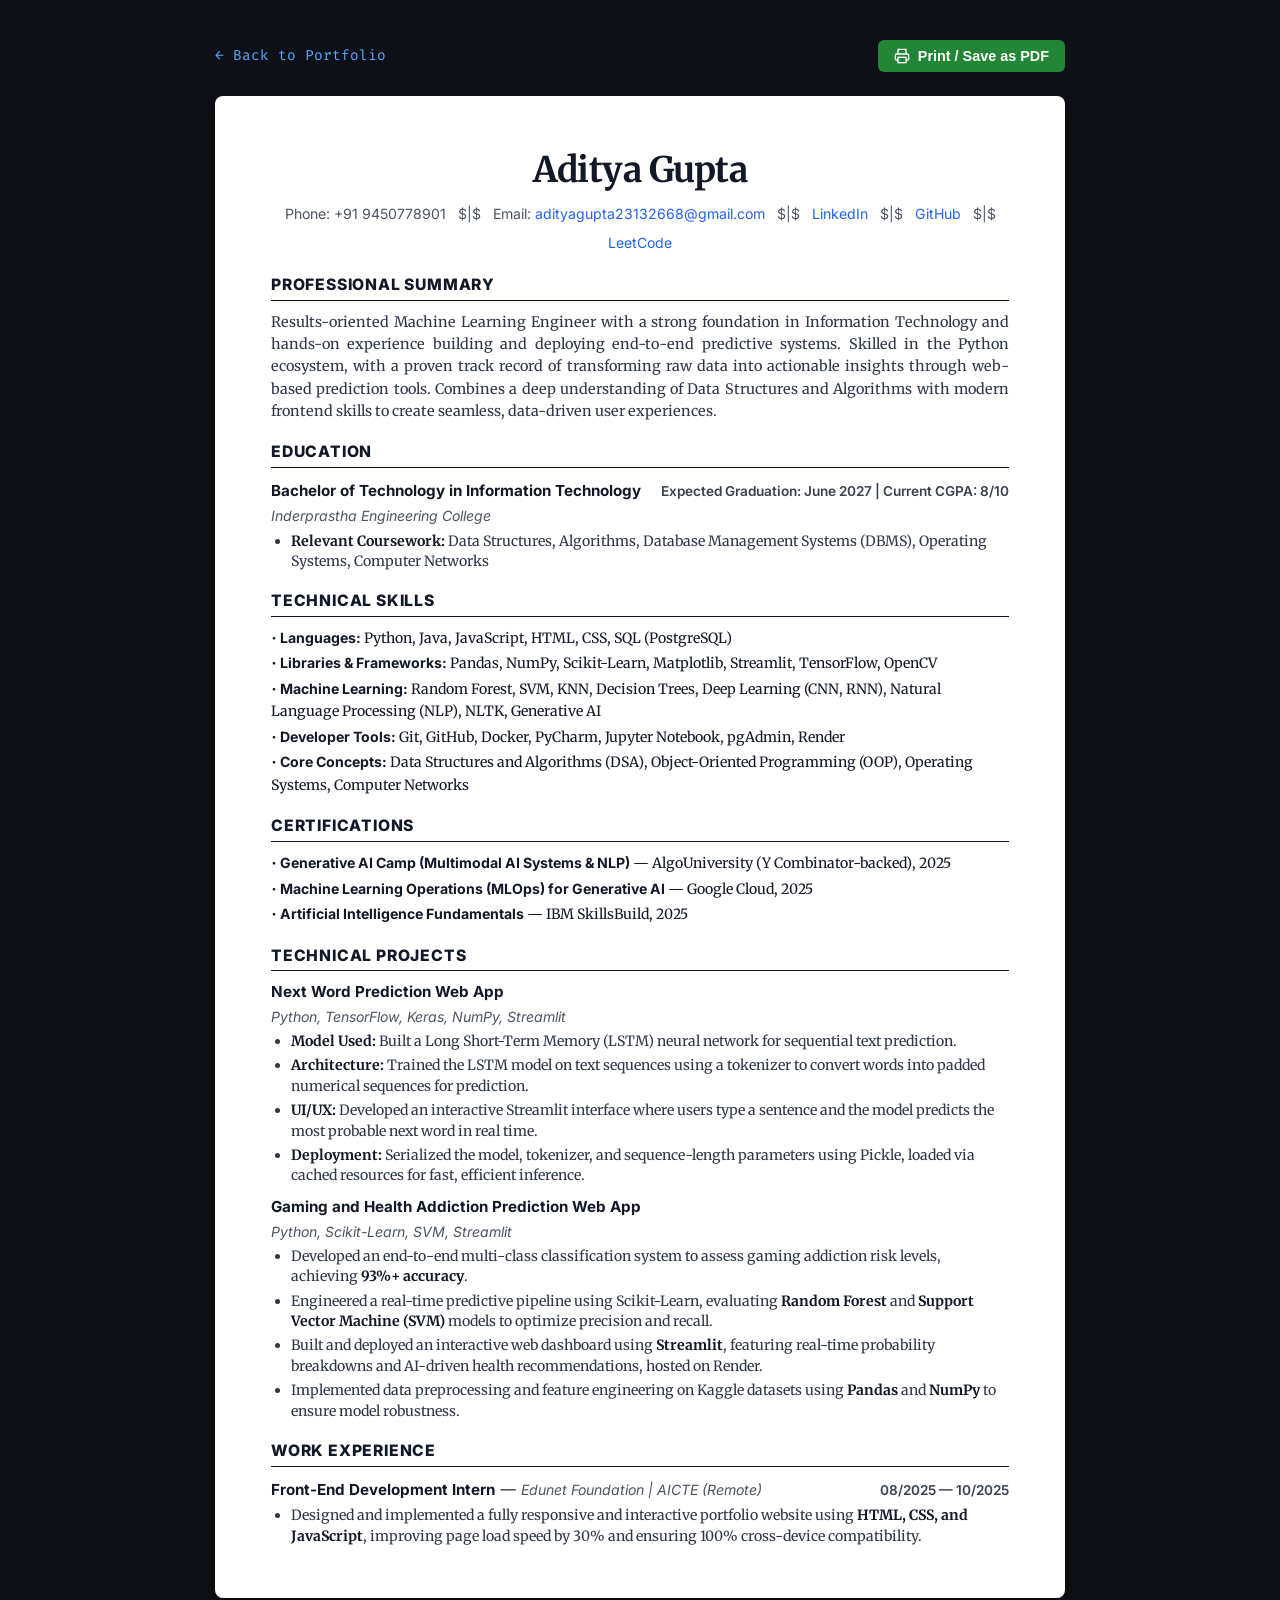
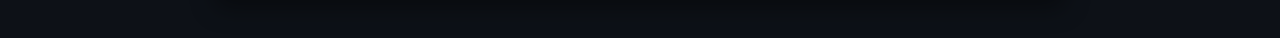
==== resume.html @ afc9952e "feat: complete portfolio redesign with developer terminal theme, resume, and AlgoUniversity GenAI ce" ====
<!DOCTYPE html>
<html lang="en">
<head>
    <meta charset="UTF-8">
    <meta name="viewport" content="width=device-width, initial-scale=1.0">
    <title>Aditya Gupta — Résumé</title>
    <meta name="description" content="Official Résumé of Aditya Gupta, Machine Learning Engineer & IT Undergrad.">
    
    <!-- Google Fonts -->
    <link rel="preconnect" href="https://fonts.googleapis.com">
    <link rel="preconnect" href="https://fonts.gstatic.com" crossorigin>
    <link href="https://fonts.googleapis.com/css2?family=Fira+Code:wght@400;500;600&family=Inter:wght@400;500;600;700;800&family=Merriweather:wght@300;400;700&display=swap" rel="stylesheet">

    <style>
        :root {
            --bg-page: #0d1117;
            --bg-paper: #ffffff;
            --text-dark: #1f2937;
            --text-muted: #4b5563;
            --border-color: #e5e7eb;
            --accent-color: #2563eb;
            --heading-color: #111827;
        }

        * {
            box-sizing: border-box;
            margin: 0;
            padding: 0;
        }

        body {
            background-color: var(--bg-page);
            font-family: 'Merriweather', 'Georgia', serif;
            color: var(--text-dark);
            line-height: 1.5;
            padding: 40px 20px;
        }

        /* Top Action Bar (hidden on print) */
        .resume-action-bar {
            max-width: 850px;
            margin: 0 auto 24px auto;
            display: flex;
            justify-content: space-between;
            align-items: center;
            font-family: 'Inter', sans-serif;
        }

        .btn-back {
            color: #58a6ff;
            text-decoration: none;
            font-family: 'Fira Code', monospace;
            font-size: 0.9rem;
            display: flex;
            align-items: center;
            gap: 6px;
            transition: opacity 0.2s;
        }

        .btn-back:hover {
            text-decoration: underline;
        }

        .btn-print {
            background-color: #238636;
            color: #ffffff;
            border: none;
            padding: 8px 16px;
            border-radius: 6px;
            font-size: 0.9rem;
            font-weight: 600;
            cursor: pointer;
            display: flex;
            align-items: center;
            gap: 8px;
            transition: background-color 0.2s;
        }

        .btn-print:hover {
            background-color: #2ea043;
        }

        /* Resume Document (Sheet) */
        .resume-paper {
            max-width: 850px;
            margin: 0 auto;
            background-color: var(--bg-paper);
            padding: 48px 56px;
            border-radius: 8px;
            box-shadow: 0 10px 25px rgba(0, 0, 0, 0.4);
            color: #111827;
        }

        /* Header */
        .resume-header {
            text-align: center;
            margin-bottom: 20px;
        }

        .candidate-name {
            font-size: 2.2rem;
            font-weight: 700;
            color: var(--heading-color);
            margin-bottom: 6px;
            letter-spacing: -0.5px;
        }

        .contact-info {
            font-family: 'Inter', sans-serif;
            font-size: 0.88rem;
            color: var(--text-muted);
            display: flex;
            flex-wrap: wrap;
            justify-content: center;
            gap: 8px 12px;
        }

        .contact-info a {
            color: #2563eb;
            text-decoration: none;
        }

        .contact-info a:hover {
            text-decoration: underline;
        }

        /* Section Styling */
        .resume-section {
            margin-top: 18px;
        }

        .section-heading {
            font-family: 'Inter', sans-serif;
            font-size: 0.98rem;
            font-weight: 800;
            text-transform: uppercase;
            letter-spacing: 0.8px;
            color: #111827;
            border-bottom: 1.5px solid #111827;
            padding-bottom: 3px;
            margin-bottom: 10px;
        }

        p.summary-text {
            font-size: 0.9rem;
            text-align: justify;
            color: #2d3748;
            line-height: 1.55;
        }

        /* Subheadings and Item rows */
        .item-header {
            display: flex;
            justify-content: space-between;
            align-items: baseline;
            margin-top: 8px;
            margin-bottom: 2px;
        }

        .item-title {
            font-family: 'Inter', sans-serif;
            font-size: 0.95rem;
            font-weight: 700;
            color: #111827;
        }

        .item-subtitle {
            font-family: 'Inter', sans-serif;
            font-size: 0.88rem;
            font-style: italic;
            color: #4b5563;
        }

        .item-date {
            font-family: 'Inter', sans-serif;
            font-size: 0.85rem;
            font-weight: 600;
            color: #374151;
            white-space: nowrap;
        }

        /* Bullet Points */
        ul.resume-bullets {
            list-style-type: disc;
            margin-left: 20px;
            margin-top: 4px;
            font-size: 0.88rem;
            color: #2d3748;
        }

        ul.resume-bullets li {
            margin-bottom: 4px;
            line-height: 1.45;
        }

        ul.resume-bullets li strong {
            color: #111827;
        }

        /* Skills Lists */
        .skills-list {
            list-style: none;
            margin-top: 4px;
            font-size: 0.88rem;
            line-height: 1.6;
        }

        .skills-list li {
            margin-bottom: 3px;
        }

        .skills-list strong {
            font-family: 'Inter', sans-serif;
            color: #111827;
        }

        /* Print Optimization */
        @media print {
            body {
                background: none;
                padding: 0;
            }

            .resume-action-bar {
                display: none !important;
            }

            .resume-paper {
                box-shadow: none;
                padding: 0;
                margin: 0;
                max-width: 100%;
            }

            @page {
                margin: 0.5in;
                size: A4 portrait;
            }
        }
    </style>
</head>
<body>

    <!-- Action Bar -->
    <div class="resume-action-bar">
        <a href="index.html" class="btn-back">
            &larr; Back to Portfolio
        </a>
        <button class="btn-print" onclick="window.print()">
            <svg width="16" height="16" viewBox="0 0 24 24" fill="none" stroke="currentColor" stroke-width="2"><polyline points="6 9 6 2 18 2 18 9"></polyline><path d="M6 18H4a2 2 0 0 1-2-2v-5a2 2 0 0 1 2-2h16a2 2 0 0 1 2 2v5a2 2 0 0 1-2 2h-2"></path><rect x="6" y="14" width="12" height="8"></rect></svg>
            Print / Save as PDF
        </button>
    </div>

    <!-- Printable Paper -->
    <div class="resume-paper">
        <!-- Header -->
        <header class="resume-header">
            <h1 class="candidate-name">Aditya Gupta</h1>
            <div class="contact-info">
                <span>Phone: +91 9450778901</span>
                <span>$|$</span>
                <span>Email: <a href="mailto:adityagupta23132668@gmail.com">adityagupta23132668@gmail.com</a></span>
                <span>$|$</span>
                <a href="https://linkedin.com" target="_blank">LinkedIn</a>
                <span>$|$</span>
                <a href="https://github.com/Aadii0916" target="_blank">GitHub</a>
                <span>$|$</span>
                <a href="https://leetcode.com" target="_blank">LeetCode</a>
            </div>
        </header>

        <!-- Professional Summary -->
        <section class="resume-section">
            <h2 class="section-heading">Professional Summary</h2>
            <p class="summary-text">
                Results-oriented Machine Learning Engineer with a strong foundation in Information Technology and hands-on experience building and deploying end-to-end predictive systems. Skilled in the Python ecosystem, with a proven track record of transforming raw data into actionable insights through web-based prediction tools. Combines a deep understanding of Data Structures and Algorithms with modern frontend skills to create seamless, data-driven user experiences.
            </p>
        </section>

        <!-- Education -->
        <section class="resume-section">
            <h2 class="section-heading">Education</h2>
            <div class="item-header">
                <div>
                    <span class="item-title">Bachelor of Technology in Information Technology</span><br>
                    <span class="item-subtitle">Inderprastha Engineering College</span>
                </div>
                <div class="item-date">
                    Expected Graduation: June 2027 | Current CGPA: 8/10
                </div>
            </div>
            <ul class="resume-bullets">
                <li><strong>Relevant Coursework:</strong> Data Structures, Algorithms, Database Management Systems (DBMS), Operating Systems, Computer Networks</li>
            </ul>
        </section>

        <!-- Technical Skills -->
        <section class="resume-section">
            <h2 class="section-heading">Technical Skills</h2>
            <ul class="skills-list">
                <li>• <strong>Languages:</strong> Python, Java, JavaScript, HTML, CSS, SQL (PostgreSQL)</li>
                <li>• <strong>Libraries &amp; Frameworks:</strong> Pandas, NumPy, Scikit-Learn, Matplotlib, Streamlit, TensorFlow, OpenCV</li>
                <li>• <strong>Machine Learning:</strong> Random Forest, SVM, KNN, Decision Trees, Deep Learning (CNN, RNN), Natural Language Processing (NLP), NLTK, Generative AI</li>
                <li>• <strong>Developer Tools:</strong> Git, GitHub, Docker, PyCharm, Jupyter Notebook, pgAdmin, Render</li>
                <li>• <strong>Core Concepts:</strong> Data Structures and Algorithms (DSA), Object-Oriented Programming (OOP), Operating Systems, Computer Networks</li>
            </ul>
        </section>

        <!-- Certifications -->
        <section class="resume-section">
            <h2 class="section-heading">Certifications</h2>
            <ul class="skills-list">
                <li>• <strong>Generative AI Camp (Multimodal AI Systems &amp; NLP)</strong> — AlgoUniversity (Y Combinator-backed), 2025</li>
                <li>• <strong>Machine Learning Operations (MLOps) for Generative AI</strong> — Google Cloud, 2025</li>
                <li>• <strong>Artificial Intelligence Fundamentals</strong> — IBM SkillsBuild, 2025</li>
            </ul>
        </section>

        <!-- Technical Projects -->
        <section class="resume-section">
            <h2 class="section-heading">Technical Projects</h2>

            <!-- Project 1 -->
            <div class="item-header">
                <span class="item-title">Next Word Prediction Web App</span>
            </div>
            <div class="item-subtitle" style="margin-bottom: 4px;">Python, TensorFlow, Keras, NumPy, Streamlit</div>
            <ul class="resume-bullets">
                <li><strong>Model Used:</strong> Built a Long Short-Term Memory (LSTM) neural network for sequential text prediction.</li>
                <li><strong>Architecture:</strong> Trained the LSTM model on text sequences using a tokenizer to convert words into padded numerical sequences for prediction.</li>
                <li><strong>UI/UX:</strong> Developed an interactive Streamlit interface where users type a sentence and the model predicts the most probable next word in real time.</li>
                <li><strong>Deployment:</strong> Serialized the model, tokenizer, and sequence-length parameters using Pickle, loaded via cached resources for fast, efficient inference.</li>
            </ul>

            <!-- Project 2 -->
            <div class="item-header" style="margin-top: 10px;">
                <span class="item-title">Gaming and Health Addiction Prediction Web App</span>
            </div>
            <div class="item-subtitle" style="margin-bottom: 4px;">Python, Scikit-Learn, SVM, Streamlit</div>
            <ul class="resume-bullets">
                <li>Developed an end-to-end multi-class classification system to assess gaming addiction risk levels, achieving <strong>93%+ accuracy</strong>.</li>
                <li>Engineered a real-time predictive pipeline using Scikit-Learn, evaluating <strong>Random Forest</strong> and <strong>Support Vector Machine (SVM)</strong> models to optimize precision and recall.</li>
                <li>Built and deployed an interactive web dashboard using <strong>Streamlit</strong>, featuring real-time probability breakdowns and AI-driven health recommendations, hosted on Render.</li>
                <li>Implemented data preprocessing and feature engineering on Kaggle datasets using <strong>Pandas</strong> and <strong>NumPy</strong> to ensure model robustness.</li>
            </ul>
        </section>

        <!-- Work Experience -->
        <section class="resume-section">
            <h2 class="section-heading">Work Experience</h2>
            <div class="item-header">
                <div>
                    <span class="item-title">Front-End Development Intern</span> — <span class="item-subtitle">Edunet Foundation | AICTE (Remote)</span>
                </div>
                <div class="item-date">08/2025 — 10/2025</div>
            </div>
            <ul class="resume-bullets">
                <li>Designed and implemented a fully responsive and interactive portfolio website using <strong>HTML, CSS, and JavaScript</strong>, improving page load speed by 30% and ensuring 100% cross-device compatibility.</li>
            </ul>
        </section>
    </div>

</body>
</html>
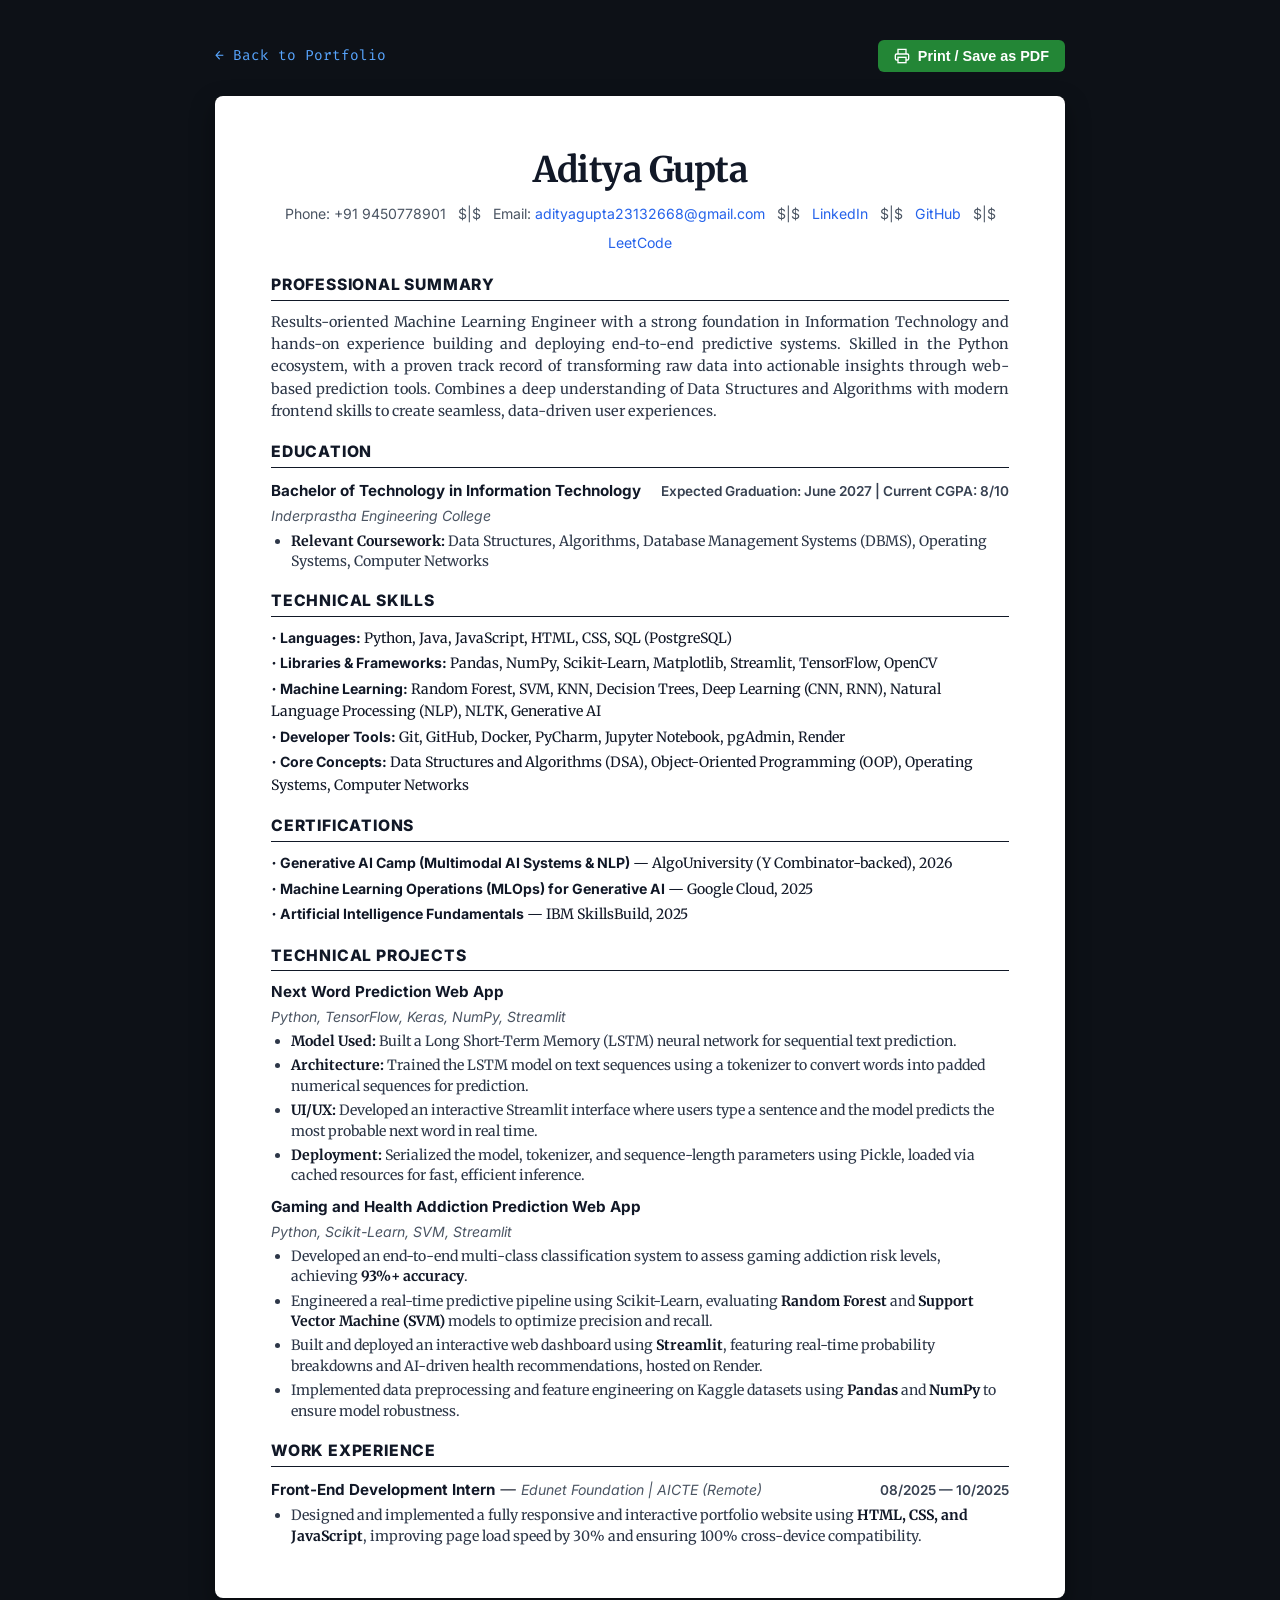
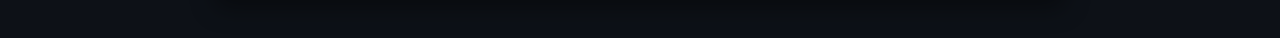
==== commit ed3acda2: "Update certification year for Generative AI Camp" ====
--- a/resume.html
+++ b/resume.html
@@ -311,7 +311,7 @@
         <section class="resume-section">
             <h2 class="section-heading">Certifications</h2>
             <ul class="skills-list">
-                <li>• <strong>Generative AI Camp (Multimodal AI Systems &amp; NLP)</strong> — AlgoUniversity (Y Combinator-backed), 2025</li>
+                <li>• <strong>Generative AI Camp (Multimodal AI Systems &amp; NLP)</strong> — AlgoUniversity (Y Combinator-backed), 2026</li>
                 <li>• <strong>Machine Learning Operations (MLOps) for Generative AI</strong> — Google Cloud, 2025</li>
                 <li>• <strong>Artificial Intelligence Fundamentals</strong> — IBM SkillsBuild, 2025</li>
             </ul>
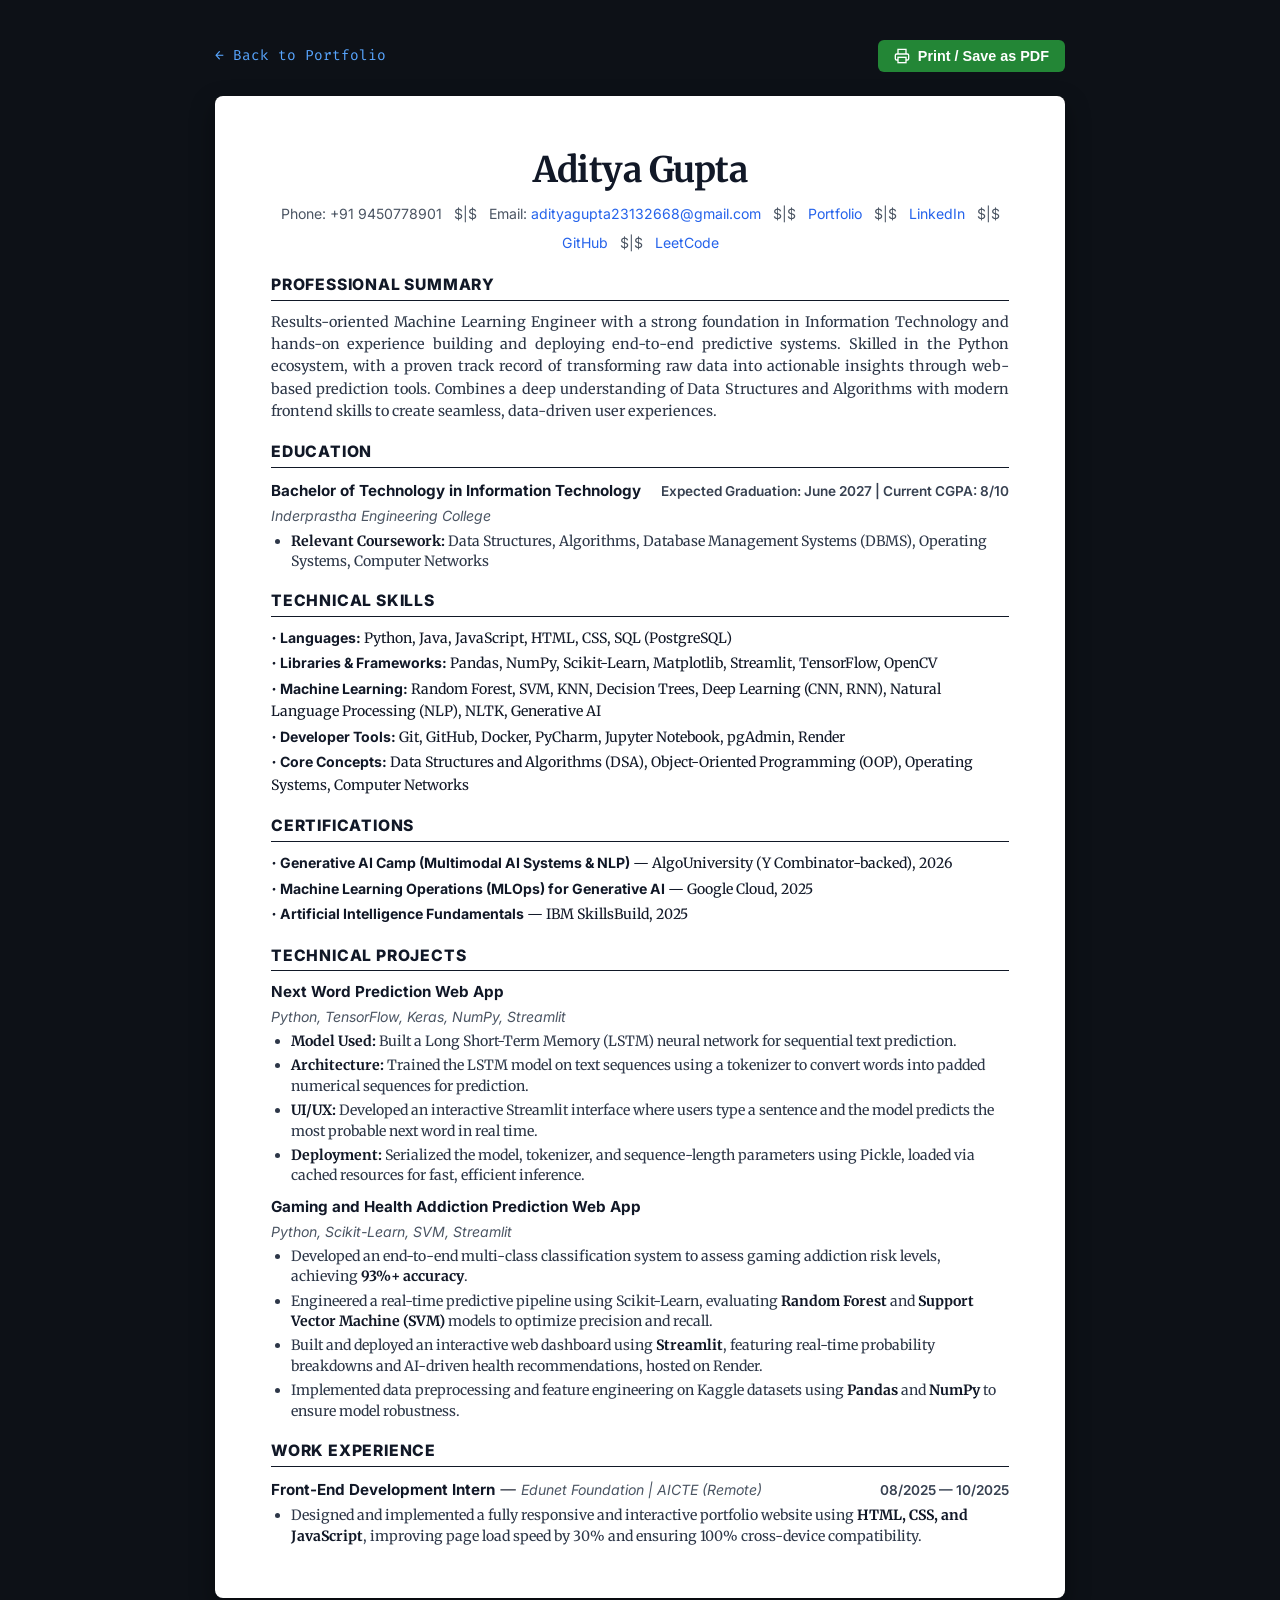
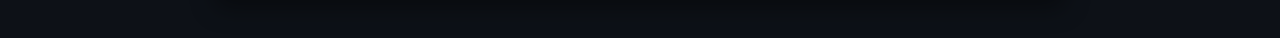
==== commit b533538b: "feat: add live demo links for Gaming Addiction model and Cloudflare Workers portfolio" ====
--- a/resume.html
+++ b/resume.html
@@ -262,6 +262,8 @@
                 <span>$|$</span>
                 <span>Email: <a href="mailto:adityagupta23132668@gmail.com">adityagupta23132668@gmail.com</a></span>
                 <span>$|$</span>
+                <a href="https://portfolio.adityagupta23132668.workers.dev" target="_blank">Portfolio</a>
+                <span>$|$</span>
                 <a href="https://linkedin.com" target="_blank">LinkedIn</a>
                 <span>$|$</span>
                 <a href="https://github.com/Aadii0916" target="_blank">GitHub</a>
